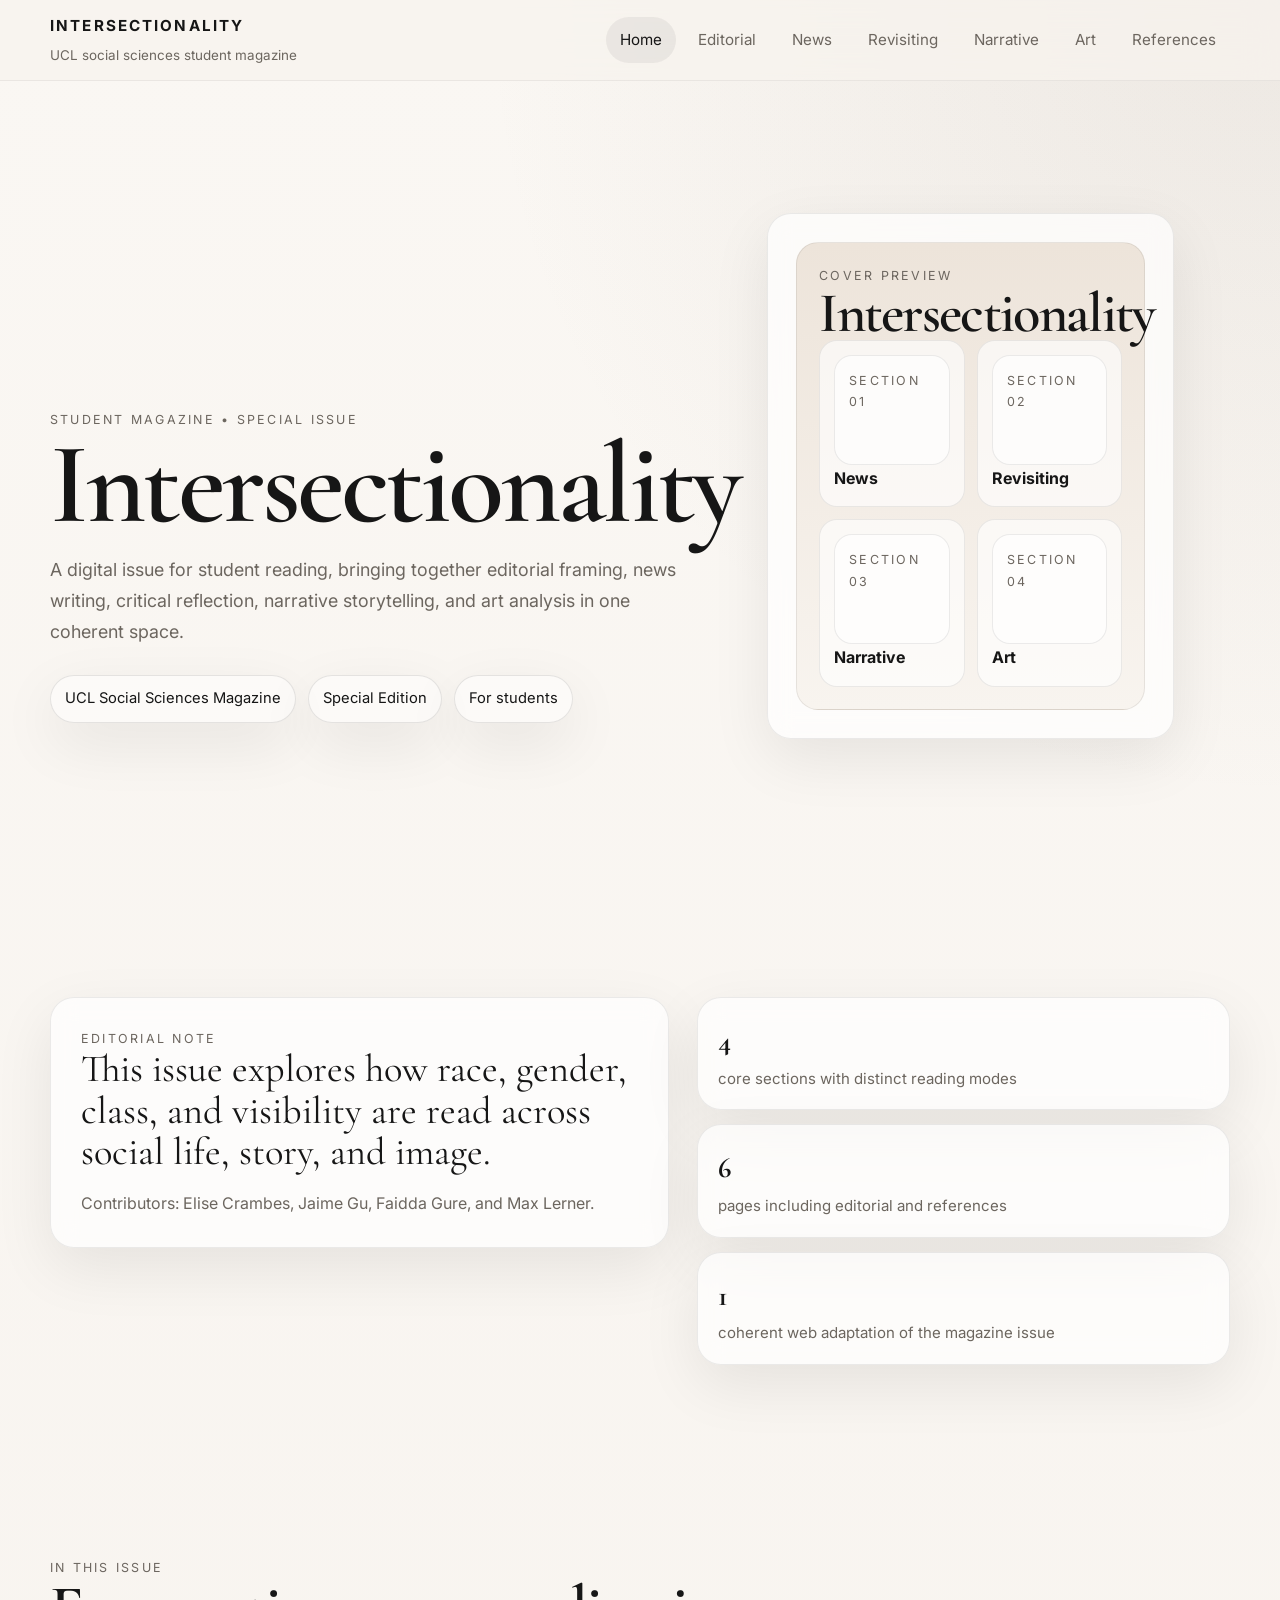
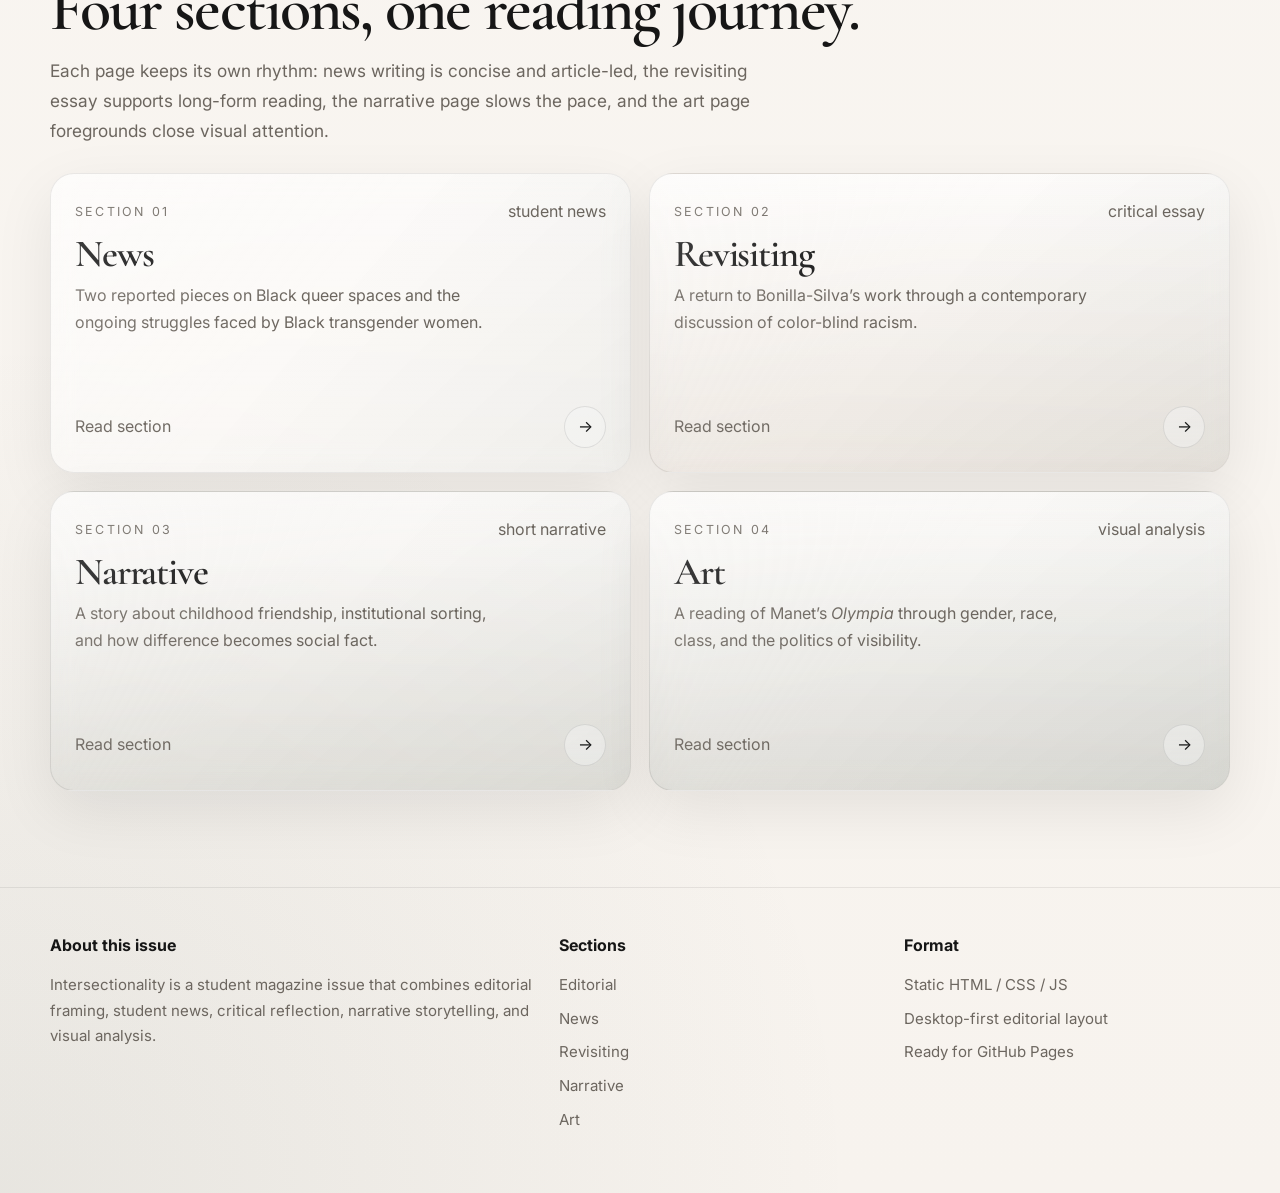
==== index.html @ 49a4900f "Add files via upload" ====
<!DOCTYPE html>
<html lang="en">
<head>
  <meta charset="UTF-8" />
  <meta name="viewport" content="width=device-width, initial-scale=1.0" />
  <title>Intersectionality — Student Magazine</title>
  <meta name="description" content="A refined student magazine website for Intersectionality." />
  <link rel="preconnect" href="https://fonts.googleapis.com">
  <link rel="preconnect" href="https://fonts.gstatic.com" crossorigin>
  <link href="https://fonts.googleapis.com/css2?family=Cormorant+Garamond:wght@400;500;600;700&family=Inter:wght@400;500;600;700&display=swap" rel="stylesheet">
  <link rel="stylesheet" href="assets/styles.css" />
</head>
<body>
  
<div class="progress" data-progress></div>
<header class="site-header">
  <div class="container nav-wrap">
    <a class="brand" href="index.html">
      <strong>Intersectionality</strong>
      <span>UCL social sciences student magazine</span>
    </a>
    <nav class="nav">
      <a href="index.html" class="active">Home</a>
      <a href="pages/editorial.html" class="">Editorial</a>
      <a href="pages/news.html" class="">News</a>
      <a href="pages/revisiting.html" class="">Revisiting</a>
      <a href="pages/narrative.html" class="">Narrative</a>
      <a href="pages/art.html" class="">Art</a>
      <a href="pages/references.html" class="">References</a>
    </nav>
  </div>
</header>

  <main>
    <section class="hero">
      <div class="container hero-grid">
        <div class="hero-copy fade">
          <div class="eyebrow">Student magazine • special issue</div>
          <h1 class="display hero-title">Intersectionality</h1>
          <p class="hero-subtitle">A digital issue for student reading, bringing together editorial framing, news writing, critical reflection, narrative storytelling, and art analysis in one coherent space.</p>
          <div class="hero-meta">
            <div class="chip">UCL Social Sciences Magazine</div>
            <div class="chip">Special Edition</div>
            <div class="chip">For students</div>
          </div>
        </div>
        <div class="hero-panel glass fade">
          <div class="cover-frame">
            <div>
              <div class="eyebrow">Cover preview</div>
              <h2 class="display">Intersectionality</h2>
            </div>
            <div class="cover-grid">
              <div><div class="eyebrow">Section 01</div><strong>News</strong></div>
              <div><div class="eyebrow">Section 02</div><strong>Revisiting</strong></div>
              <div><div class="eyebrow">Section 03</div><strong>Narrative</strong></div>
              <div><div class="eyebrow">Section 04</div><strong>Art</strong></div>
            </div>
          </div>
        </div>
      </div>
    </section>

    <section class="section">
      <div class="container editorial-grid">
        <div class="quote-box fade">
          <div class="eyebrow">Editorial note</div>
          <blockquote>This issue explores how race, gender, class, and visibility are read across social life, story, and image.</blockquote>
          <footer>Contributors: Elise Crambes, Jaime Gu, Faidda Gure, and Max Lerner.</footer>
        </div>
        <div class="stat-grid fade">
          <div class="glass stat"><strong>4</strong><span>core sections with distinct reading modes</span></div>
          <div class="glass stat"><strong>6</strong><span>pages including editorial and references</span></div>
          <div class="glass stat"><strong>1</strong><span>coherent web adaptation of the magazine issue</span></div>
        </div>
      </div>
    </section>

    <section class="section">
      <div class="container">
        <div class="eyebrow">In this issue</div>
        <h2 class="display section-title">Four sections, one reading journey.</h2>
        <p class="lead">Each page keeps its own rhythm: news writing is concise and article-led, the revisiting essay supports long-form reading, the narrative page slows the pace, and the art page foregrounds close visual attention.</p>

        <div class="section-grid">
          <a class="index-card card fade" data-tone="news" href="pages/news.html">
            <div>
              <div class="card-meta"><span class="eyebrow">Section 01</span><span class="muted">student news</span></div>
              <h3 class="display">News</h3>
              <p>Two reported pieces on Black queer spaces and the ongoing struggles faced by Black transgender women.</p>
            </div>
            <div class="card-footer"><span class="muted">Read section</span><span class="arrow">→</span></div>
          </a>
          <a class="index-card card fade" data-tone="essay" href="pages/revisiting.html">
            <div>
              <div class="card-meta"><span class="eyebrow">Section 02</span><span class="muted">critical essay</span></div>
              <h3 class="display">Revisiting</h3>
              <p>A return to Bonilla-Silva’s work through a contemporary discussion of color-blind racism.</p>
            </div>
            <div class="card-footer"><span class="muted">Read section</span><span class="arrow">→</span></div>
          </a>
          <a class="index-card card fade" data-tone="narrative" href="pages/narrative.html">
            <div>
              <div class="card-meta"><span class="eyebrow">Section 03</span><span class="muted">short narrative</span></div>
              <h3 class="display">Narrative</h3>
              <p>A story about childhood friendship, institutional sorting, and how difference becomes social fact.</p>
            </div>
            <div class="card-footer"><span class="muted">Read section</span><span class="arrow">→</span></div>
          </a>
          <a class="index-card card fade" data-tone="art" href="pages/art.html">
            <div>
              <div class="card-meta"><span class="eyebrow">Section 04</span><span class="muted">visual analysis</span></div>
              <h3 class="display">Art</h3>
              <p>A reading of Manet’s <em>Olympia</em> through gender, race, class, and the politics of visibility.</p>
            </div>
            <div class="card-footer"><span class="muted">Read section</span><span class="arrow">→</span></div>
          </a>
        </div>
      </div>
    </section>
  </main>
  
<footer class="footer">
  <div class="container footer-grid">
    <div>
      <h4>About this issue</h4>
      <p>Intersectionality is a student magazine issue that combines editorial framing, student news, critical reflection, narrative storytelling, and visual analysis.</p>
    </div>
    <div>
      <h4>Sections</h4>
      <ul>
        <li><a href="pages/editorial.html">Editorial</a></li>
        <li><a href="pages/news.html">News</a></li>
        <li><a href="pages/revisiting.html">Revisiting</a></li>
        <li><a href="pages/narrative.html">Narrative</a></li>
        <li><a href="pages/art.html">Art</a></li>
      </ul>
    </div>
    <div>
      <h4>Format</h4>
      <ul>
        <li>Static HTML / CSS / JS</li>
        <li>Desktop-first editorial layout</li>
        <li>Ready for GitHub Pages</li>
      </ul>
    </div>
  </div>
</footer>
<script src="assets/script.js"></script>

</body>
</html>
---- assets/styles.css ----
:root {
  --bg: #f7f3ee;
  --bg-2: #ede5da;
  --paper: rgba(255,255,255,.68);
  --text: #161616;
  --muted: #6c665f;
  --line: rgba(22,22,22,.10);
  --line-strong: rgba(22,22,22,.15);
  --accent: #31433a;
  --accent-soft: #8e7d6d;
  --shadow: 0 20px 60px rgba(0,0,0,.08);
  --radius: 24px;
  --container: 1180px;
  --reading: 840px;
}
* { box-sizing: border-box; }
html { scroll-behavior: smooth; }
body {
  margin: 0;
  font-family: Inter, ui-sans-serif, system-ui, -apple-system, BlinkMacSystemFont, 'Segoe UI', sans-serif;
  color: var(--text);
  background:
    radial-gradient(circle at top right, rgba(142,125,109,.12), transparent 26%),
    radial-gradient(circle at bottom left, rgba(49,67,58,.08), transparent 28%),
    linear-gradient(180deg, #faf7f3 0%, var(--bg) 100%);
  line-height: 1.72;
}
body::before {
  content: '';
  position: fixed;
  inset: 0;
  background-image: linear-gradient(rgba(255,255,255,.04) 1px, transparent 1px), linear-gradient(90deg, rgba(255,255,255,.04) 1px, transparent 1px);
  background-size: 32px 32px;
  opacity: .45;
  pointer-events: none;
}
a { color: inherit; text-decoration: none; }
img { display: block; max-width: 100%; }
.container { width: min(calc(100% - 80px), var(--container)); margin: 0 auto; }
.reading { width: min(calc(100% - 80px), var(--reading)); margin: 0 auto; }
.eyebrow { font-size: .78rem; letter-spacing: .18em; text-transform: uppercase; color: var(--muted); }
.display { font-family: 'Cormorant Garamond', Georgia, serif; font-weight: 600; letter-spacing: -.03em; line-height: .94; }
.muted { color: var(--muted); }
.section { padding: 96px 0; position: relative; }
.section-title { margin: 0 0 14px; font-size: clamp(2.2rem, 5vw, 4.8rem); }
.lead { font-size: 1.08rem; color: var(--muted); max-width: 64ch; }
.progress {
  position: fixed; inset: 0 auto auto 0; width: 0; height: 3px;
  background: linear-gradient(90deg, var(--accent), #556d62); z-index: 9999;
}
.site-header {
  position: sticky; top: 0; z-index: 50;
  backdrop-filter: blur(16px);
  background: rgba(247,243,238,.74);
  border-bottom: 1px solid rgba(22,22,22,.06);
}
.nav-wrap { min-height: 80px; display: flex; align-items: center; justify-content: space-between; gap: 24px; }
.brand { display: grid; gap: 4px; }
.brand strong { font-size: .95rem; letter-spacing: .14em; text-transform: uppercase; }
.brand span { font-size: .84rem; color: var(--muted); }
.nav { display: flex; gap: 8px; align-items: center; }
.nav a {
  padding: 10px 14px; border-radius: 999px; color: var(--muted); transition: .18s ease;
  font-size: .95rem;
}
.nav a:hover, .nav a.active { background: rgba(22,22,22,.06); color: var(--text); }
.hero {
  min-height: calc(100vh - 80px);
  display: grid; align-items: center; padding: 48px 0 78px;
}
.hero-grid { display: grid; grid-template-columns: 1.12fr .88fr; gap: 28px; align-items: end; }
.hero-copy { padding: 16px 0; }
.hero-title { margin: 0 0 16px; font-size: clamp(4rem, 9vw, 8.2rem); }
.hero-subtitle { margin: 0; font-size: 1.12rem; color: var(--muted); max-width: 58ch; }
.hero-meta { display: flex; gap: 12px; flex-wrap: wrap; margin-top: 28px; }
.chip {
  padding: 10px 14px; border-radius: 999px; border: 1px solid var(--line);
  background: rgba(255,255,255,.44); box-shadow: var(--shadow); font-size: .92rem;
}
.card, .glass, .panel, .content-card, .figure-card, .reference-card, .quote-box {
  background: var(--paper);
  border: 1px solid rgba(22,22,22,.08);
  border-radius: var(--radius);
  box-shadow: var(--shadow);
  backdrop-filter: blur(12px);
}
.hero-panel { padding: 28px; }
.cover-frame {
  aspect-ratio: 4 / 5; border-radius: 22px; padding: 22px; display: flex; flex-direction: column;
  justify-content: space-between; border: 1px solid rgba(22,22,22,.08);
  background: linear-gradient(180deg, #ede4da 0%, #f8f4ef 100%);
}
.cover-frame h2 { margin: 0; font-size: clamp(2.4rem, 4.4vw, 4.4rem); max-width: 8ch; }
.cover-grid { display: grid; grid-template-columns: repeat(2, 1fr); gap: 12px; }
.cover-grid div { min-height: 110px; padding: 14px; border-radius: 18px; background: rgba(255,255,255,.62); border: 1px solid rgba(22,22,22,.08); }
.editorial-grid { display: grid; grid-template-columns: 1fr .86fr; gap: 28px; align-items: start; }
.quote-box { padding: 30px; }
.quote-box blockquote {
  margin: 0; font-family: 'Cormorant Garamond', Georgia, serif; font-size: clamp(1.7rem, 3vw, 2.6rem); line-height: 1.08;
}
.quote-box footer { margin-top: 16px; color: var(--muted); }
.stat-grid { display: grid; gap: 14px; }
.stat { padding: 18px 20px; }
.stat strong { font-family: 'Cormorant Garamond', Georgia, serif; font-size: 1.8rem; }
.stat span { display: block; color: var(--muted); font-size: .94rem; }
.section-grid { display: grid; grid-template-columns: repeat(2, 1fr); gap: 18px; margin-top: 28px; }
.index-card {
  position: relative; overflow: hidden; min-height: 300px; padding: 24px;
  display: flex; flex-direction: column; justify-content: space-between;
  transition: transform .22s ease, box-shadow .22s ease;
}
.index-card:hover { transform: translateY(-6px); box-shadow: 0 24px 72px rgba(0,0,0,.10); }
.index-card::before {
  content: ''; position: absolute; inset: 0;
  background: linear-gradient(130deg, rgba(255,255,255,.2), transparent 44%, rgba(49,67,58,.06));
  pointer-events: none;
}
.index-card h3 { margin: 10px 0 10px; font-size: clamp(1.9rem, 3vw, 2.6rem); }
.index-card p { margin: 0; max-width: 42ch; color: var(--muted); }
.card-meta, .card-footer { display: flex; align-items: center; justify-content: space-between; gap: 12px; }
.arrow { width: 42px; height: 42px; display: grid; place-items: center; border-radius: 999px; border: 1px solid var(--line); background: rgba(255,255,255,.44); }
.index-card[data-tone="news"] { background: linear-gradient(180deg, rgba(255,255,255,.60), rgba(255,255,255,.42)); }
.index-card[data-tone="essay"] { background: linear-gradient(180deg, rgba(255,255,255,.66), rgba(142,125,109,.10)); }
.index-card[data-tone="narrative"] { background: linear-gradient(180deg, rgba(255,255,255,.66), rgba(49,67,58,.08)); }
.index-card[data-tone="art"] { background: linear-gradient(180deg, rgba(255,255,255,.66), rgba(49,67,58,.12)); }
.page-hero { padding: 84px 0 32px; }
.page-hero .reading { display: grid; gap: 14px; }
.page-title { margin: 0; font-size: clamp(3rem, 6vw, 5.6rem); }
.page-meta { display: flex; gap: 16px; flex-wrap: wrap; color: var(--muted); font-size: .95rem; }
.page-shell { display: grid; grid-template-columns: 260px minmax(0, 1fr); gap: 28px; padding-bottom: 90px; }
.toc { position: sticky; top: 112px; align-self: start; padding: 18px; }
.toc h3 { margin: 0 0 12px; font-size: .92rem; letter-spacing: .14em; text-transform: uppercase; color: var(--muted); }
.toc a { display: block; padding: 9px 10px; border-radius: 12px; color: var(--muted); font-size: .95rem; }
.toc a:hover, .toc a.active { background: rgba(22,22,22,.06); color: var(--text); }
.content-card { padding: 30px 36px 44px; }
.content-card p { margin: 0 0 1.16rem; font-size: 1.03rem; }
.content-card h2, .content-card h3, .content-card h4 {
  margin: 2.4rem 0 1rem; font-family: 'Cormorant Garamond', Georgia, serif;
  font-weight: 600; line-height: 1.06; letter-spacing: -.02em;
}
.content-card h2 { font-size: 2.6rem; }
.content-card h3 { font-size: 2rem; }
.content-card h4 { font-size: 1.45rem; }
.smallcaps { font-size: .9rem; text-transform: uppercase; letter-spacing: .08em; color: var(--muted); }
.pull {
  margin: 2rem 0; padding: 20px 22px; border-left: 3px solid var(--accent);
  border-radius: 18px; background: rgba(255,255,255,.48);
}
.pull p { margin: 0; font-family: 'Cormorant Garamond', Georgia, serif; font-size: 1.95rem; line-height: 1.12; }
.figure-card { padding: 18px; margin: 24px 0; }
.figure-card img, .figure-card .placeholder { width: 100%; border-radius: 18px; }
.figure-card .placeholder {
  aspect-ratio: 16 / 10; display: grid; place-items: center;
  background: linear-gradient(135deg, #e2d5c7, #f7f2eb); color: var(--muted); text-transform: uppercase; letter-spacing: .08em; font-size: .9rem;
}
.figure-card figcaption { margin-top: 12px; color: var(--muted); font-size: .92rem; }
.news-intro {
  display: grid; grid-template-columns: 1.14fr .86fr; gap: 24px; margin-bottom: 24px;
}
.news-article + .news-article { margin-top: 42px; padding-top: 32px; border-top: 1px solid rgba(22,22,22,.08); }
.quote-line { font-family: 'Cormorant Garamond', Georgia, serif; font-size: 1.74rem; line-height: 1.14; }
.news-photo { border-radius: 22px; overflow: hidden; border: 1px solid rgba(22,22,22,.08); background: linear-gradient(180deg, #ddd2c5, #f6f1ea); }
.news-photo .placeholder { aspect-ratio: 4 / 5; display: grid; place-items: center; text-align: center; padding: 20px; color: var(--muted); }
.story-opener { display: grid; grid-template-columns: 1fr 1fr; gap: 28px; align-items: start; margin-bottom: 16px; }
.story-panel { padding: 22px; border-radius: 22px; border: 1px solid rgba(22,22,22,.08); background: rgba(255,255,255,.42); }
.story-dropcap { float: left; margin-right: 12px; font-family: 'Cormorant Garamond', Georgia, serif; font-size: 5.5rem; line-height: .82; }
.art-layout { display: grid; grid-template-columns: 1.08fr .92fr; gap: 28px; }
.art-stage { position: sticky; top: 112px; align-self: start; }
.art-card { padding: 18px; }
.artwork-shell { border-radius: 24px; overflow: hidden; border: 1px solid rgba(22,22,22,.10); background: #f0e8dc; }
.artwork-shell img { width: 100%; height: auto; display: block; }
.art-meta { display: grid; grid-template-columns: 1fr auto; gap: 14px; align-items: start; padding-top: 14px; margin-top: 14px; border-top: 1px solid rgba(22,22,22,.08); }
.art-meta h3 { margin: 0; font-size: 1.45rem; }
.art-meta p { margin: 6px 0 0; color: var(--muted); font-size: .94rem; }
.art-detail-grid { display: grid; grid-template-columns: 1fr 1fr; gap: 12px; margin-top: 14px; }
.art-detail { padding: 14px; border-radius: 18px; border: 1px solid rgba(22,22,22,.08); background: rgba(255,255,255,.44); }
.art-detail strong { display: block; margin-bottom: 5px; color: var(--muted); text-transform: uppercase; letter-spacing: .08em; font-size: .9rem; }
.caption-band { margin-top: 16px; padding: 14px 16px; border-radius: 18px; border: 1px solid rgba(22,22,22,.08); background: rgba(255,255,255,.42); color: var(--muted); }
.annotation-list { display: grid; gap: 14px; margin: 24px 0; }
.annotation { padding: 18px 20px; border-radius: 20px; border: 1px solid rgba(22,22,22,.08); background: rgba(255,255,255,.44); }
.annotation h4 { margin: 0 0 8px; font-size: 1.14rem; }
.annotation p { margin: 0; color: var(--muted); font-size: .95rem; }
.ref-list { display: grid; gap: 14px; padding-bottom: 90px; }
.reference-card { padding: 18px 20px; }
.reference-card strong { display: block; margin-bottom: 6px; }
.reference-card p { margin: 0; color: var(--muted); font-size: .94rem; }
.footer { padding: 44px 0 60px; border-top: 1px solid rgba(22,22,22,.08); color: var(--muted); }
.footer-grid { display: grid; grid-template-columns: 1.2fr .8fr .8fr; gap: 20px; }
.footer h4 { margin: 0 0 12px; color: var(--text); font-size: 1rem; }
.footer p, .footer li { margin: 0; font-size: .94rem; }
.footer ul { list-style: none; padding: 0; margin: 0; display: grid; gap: 8px; }
.fade { opacity: 0; transform: translateY(18px); transition: opacity .45s ease, transform .45s ease; }
.fade.visible { opacity: 1; transform: translateY(0); }
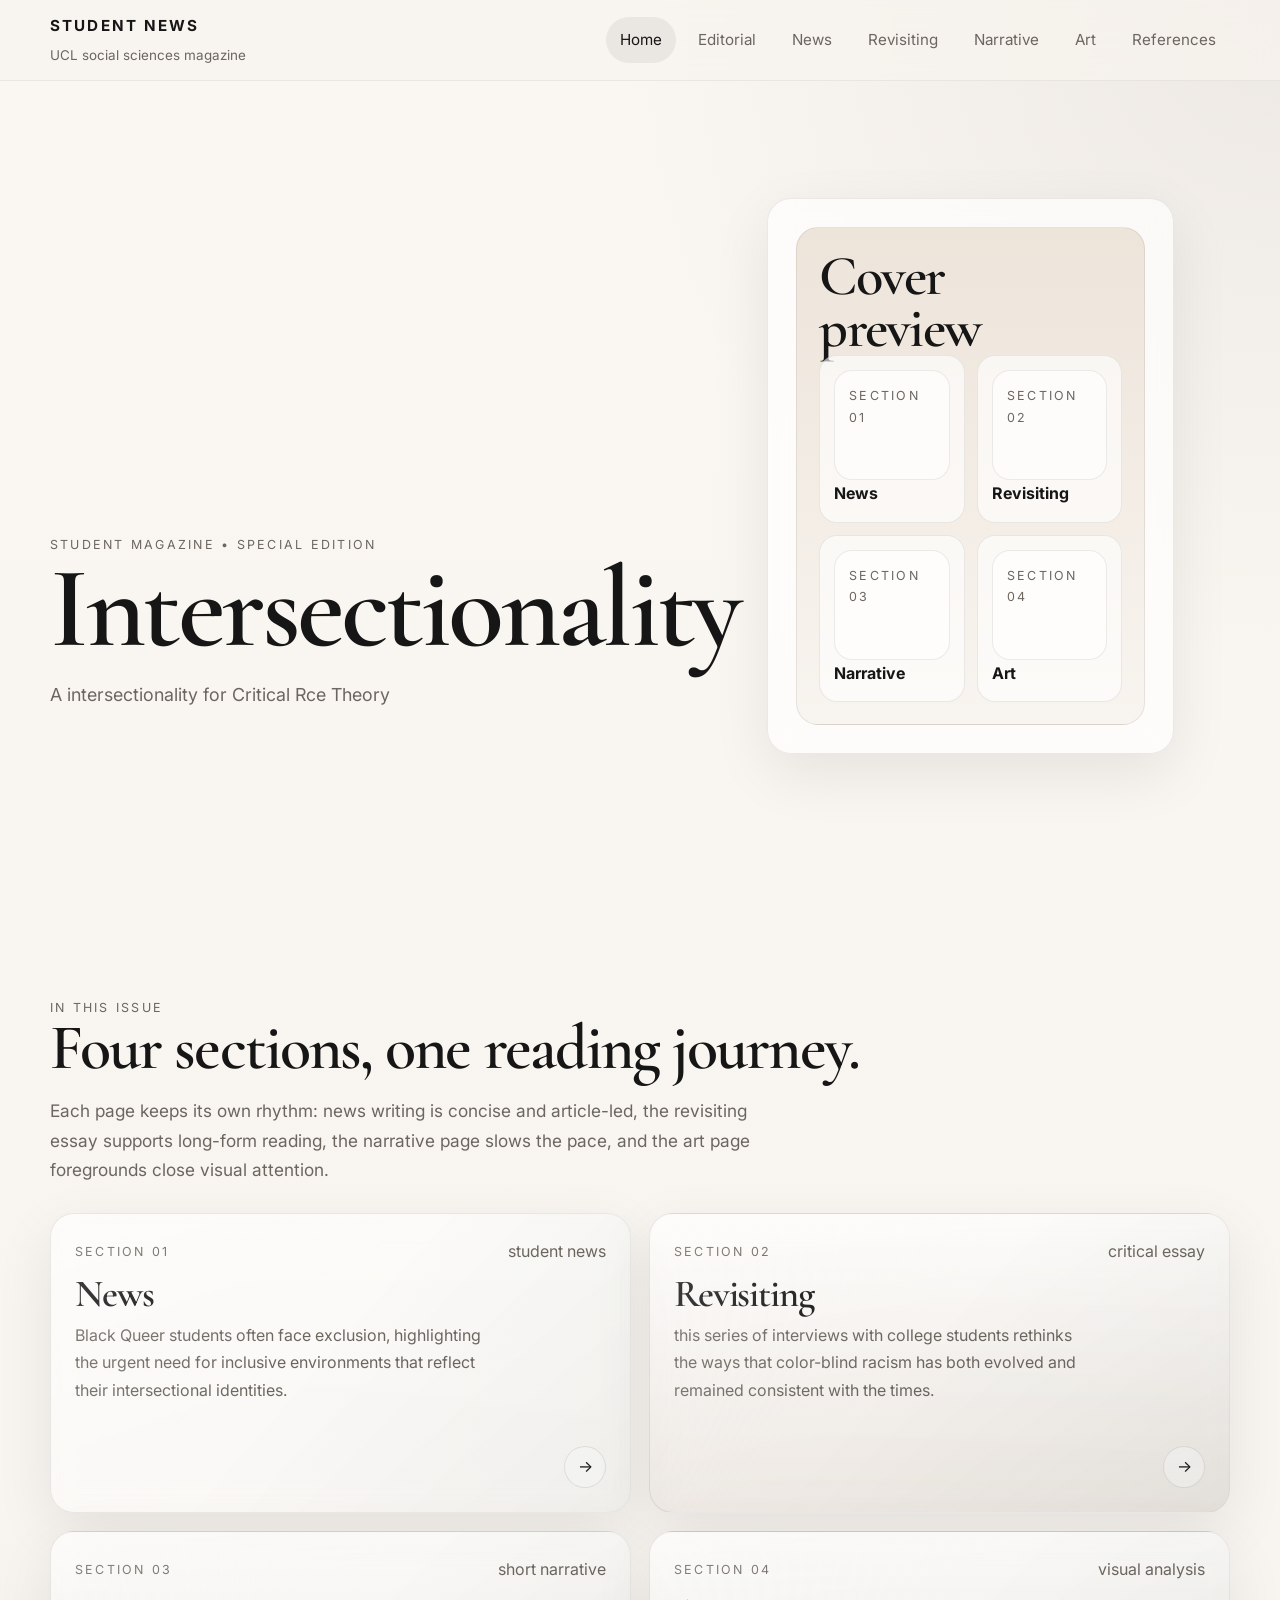
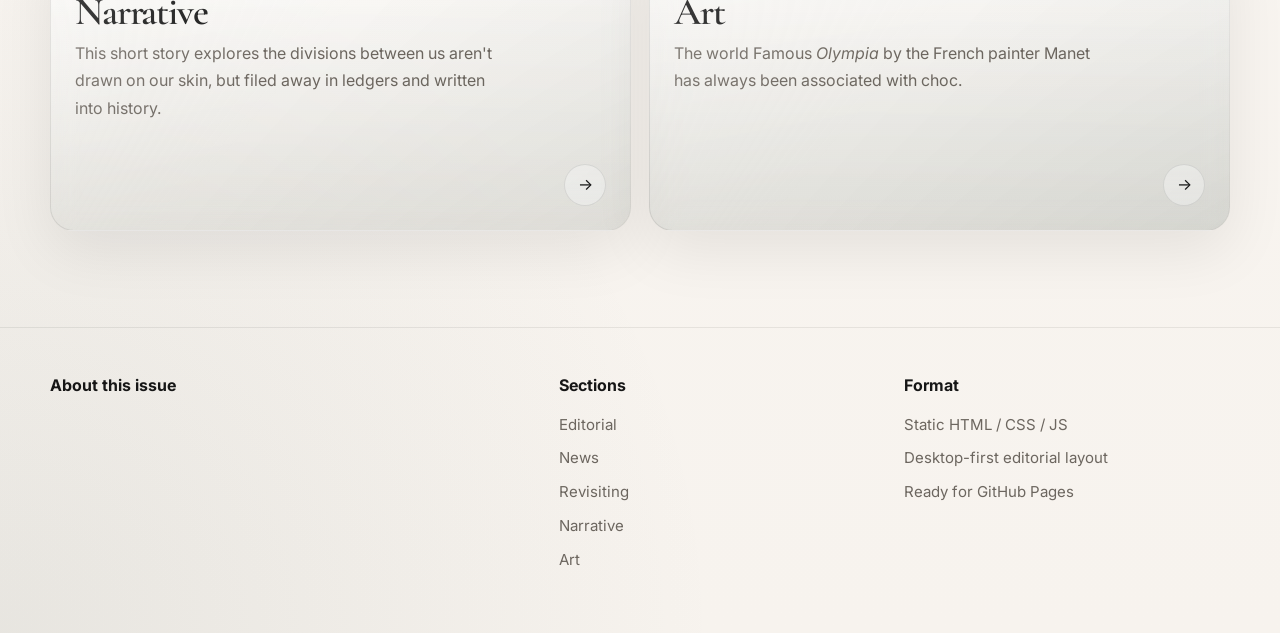
==== commit 5e5a58c9: "Update index.html" ====
--- a/index.html
+++ b/index.html
@@ -16,8 +16,8 @@
 <header class="site-header">
   <div class="container nav-wrap">
     <a class="brand" href="index.html">
-      <strong>Intersectionality</strong>
-      <span>UCL social sciences student magazine</span>
+      <strong>Student News</strong>
+      <span>UCL social sciences magazine</span>
     </a>
     <nav class="nav">
       <a href="index.html" class="active">Home</a>
@@ -35,20 +35,16 @@
     <section class="hero">
       <div class="container hero-grid">
         <div class="hero-copy fade">
-          <div class="eyebrow">Student magazine • special issue</div>
+          <div class="eyebrow">Student magazine • special Edition</div>
           <h1 class="display hero-title">Intersectionality</h1>
-          <p class="hero-subtitle">A digital issue for student reading, bringing together editorial framing, news writing, critical reflection, narrative storytelling, and art analysis in one coherent space.</p>
+          <p class="hero-subtitle"> A intersectionality for Critical Rce Theory</p>
           <div class="hero-meta">
-            <div class="chip">UCL Social Sciences Magazine</div>
-            <div class="chip">Special Edition</div>
-            <div class="chip">For students</div>
           </div>
         </div>
         <div class="hero-panel glass fade">
           <div class="cover-frame">
             <div>
-              <div class="eyebrow">Cover preview</div>
-              <h2 class="display">Intersectionality</h2>
+              <h2 class="display">Cover preview</h2>
             </div>
             <div class="cover-grid">
               <div><div class="eyebrow">Section 01</div><strong>News</strong></div>
@@ -57,21 +53,6 @@
               <div><div class="eyebrow">Section 04</div><strong>Art</strong></div>
             </div>
           </div>
-        </div>
-      </div>
-    </section>
-
-    <section class="section">
-      <div class="container editorial-grid">
-        <div class="quote-box fade">
-          <div class="eyebrow">Editorial note</div>
-          <blockquote>This issue explores how race, gender, class, and visibility are read across social life, story, and image.</blockquote>
-          <footer>Contributors: Elise Crambes, Jaime Gu, Faidda Gure, and Max Lerner.</footer>
-        </div>
-        <div class="stat-grid fade">
-          <div class="glass stat"><strong>4</strong><span>core sections with distinct reading modes</span></div>
-          <div class="glass stat"><strong>6</strong><span>pages including editorial and references</span></div>
-          <div class="glass stat"><strong>1</strong><span>coherent web adaptation of the magazine issue</span></div>
         </div>
       </div>
     </section>
@@ -87,33 +68,33 @@
             <div>
               <div class="card-meta"><span class="eyebrow">Section 01</span><span class="muted">student news</span></div>
               <h3 class="display">News</h3>
-              <p>Two reported pieces on Black queer spaces and the ongoing struggles faced by Black transgender women.</p>
+              <p>Black Queer students often face exclusion, highlighting the urgent need for inclusive environments that reflect their intersectional identities.</p>
             </div>
-            <div class="card-footer"><span class="muted">Read section</span><span class="arrow">→</span></div>
+            <div class="card-footer"><span class="muted"></span><span class="arrow">→</span></div>
           </a>
           <a class="index-card card fade" data-tone="essay" href="pages/revisiting.html">
             <div>
               <div class="card-meta"><span class="eyebrow">Section 02</span><span class="muted">critical essay</span></div>
               <h3 class="display">Revisiting</h3>
-              <p>A return to Bonilla-Silva’s work through a contemporary discussion of color-blind racism.</p>
+              <p>this series of interviews with college students rethinks the ways that color-blind racism has both evolved and remained consistent with the times. </p>
             </div>
-            <div class="card-footer"><span class="muted">Read section</span><span class="arrow">→</span></div>
+            <div class="card-footer"><span class="muted"></span><span class="arrow">→</span></div>
           </a>
           <a class="index-card card fade" data-tone="narrative" href="pages/narrative.html">
             <div>
               <div class="card-meta"><span class="eyebrow">Section 03</span><span class="muted">short narrative</span></div>
               <h3 class="display">Narrative</h3>
-              <p>A story about childhood friendship, institutional sorting, and how difference becomes social fact.</p>
+              <p>This short story explores the divisions between us aren't drawn on our skin, but filed away in ledgers and written into history.</p>
             </div>
-            <div class="card-footer"><span class="muted">Read section</span><span class="arrow">→</span></div>
+            <div class="card-footer"><span class="muted"></span><span class="arrow">→</span></div>
           </a>
           <a class="index-card card fade" data-tone="art" href="pages/art.html">
             <div>
               <div class="card-meta"><span class="eyebrow">Section 04</span><span class="muted">visual analysis</span></div>
               <h3 class="display">Art</h3>
-              <p>A reading of Manet’s <em>Olympia</em> through gender, race, class, and the politics of visibility.</p>
+              <p>The world Famous <em>Olympia</em> by the French painter Manet has always been associated with choc.</p>
             </div>
-            <div class="card-footer"><span class="muted">Read section</span><span class="arrow">→</span></div>
+            <div class="card-footer"><span class="muted"></span><span class="arrow">→</span></div>
           </a>
         </div>
       </div>
@@ -124,7 +105,7 @@
   <div class="container footer-grid">
     <div>
       <h4>About this issue</h4>
-      <p>Intersectionality is a student magazine issue that combines editorial framing, student news, critical reflection, narrative storytelling, and visual analysis.</p>
+      <p></p>
     </div>
     <div>
       <h4>Sections</h4>
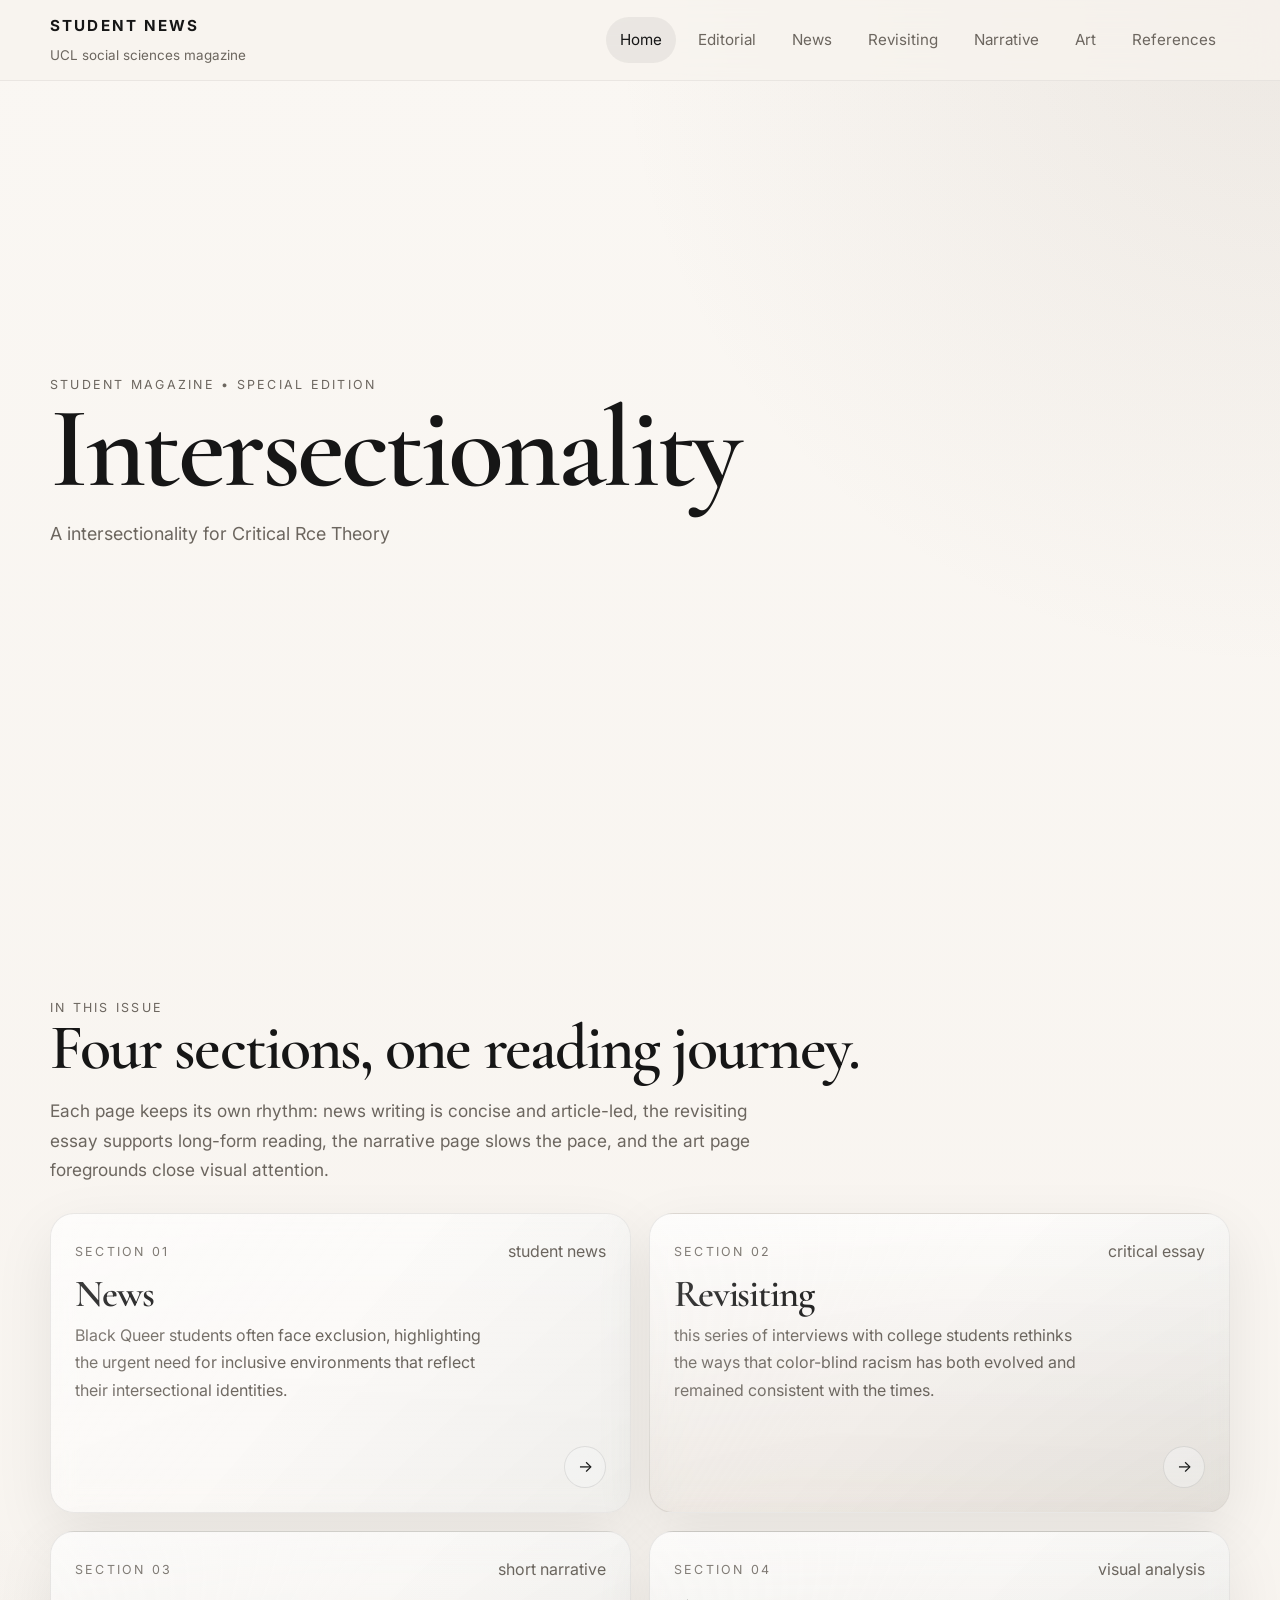
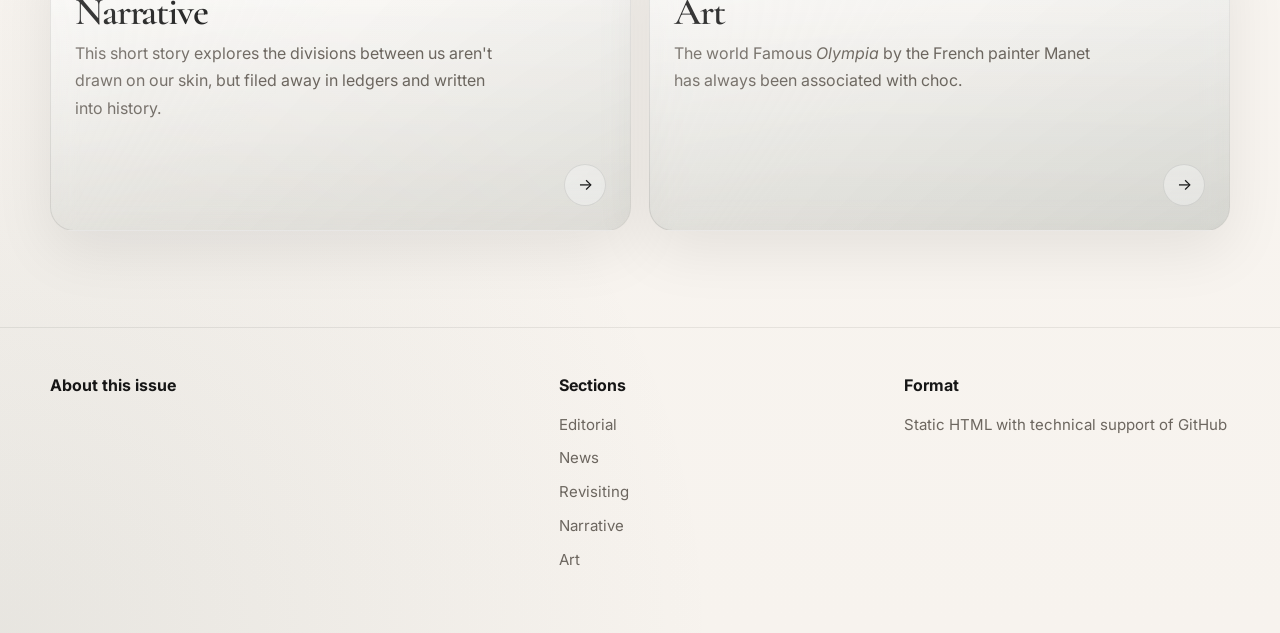
==== commit 5ed906d6: "Update index.html" ====
--- a/index.html
+++ b/index.html
@@ -39,19 +39,6 @@
           <h1 class="display hero-title">Intersectionality</h1>
           <p class="hero-subtitle"> A intersectionality for Critical Rce Theory</p>
           <div class="hero-meta">
-          </div>
-        </div>
-        <div class="hero-panel glass fade">
-          <div class="cover-frame">
-            <div>
-              <h2 class="display">Cover preview</h2>
-            </div>
-            <div class="cover-grid">
-              <div><div class="eyebrow">Section 01</div><strong>News</strong></div>
-              <div><div class="eyebrow">Section 02</div><strong>Revisiting</strong></div>
-              <div><div class="eyebrow">Section 03</div><strong>Narrative</strong></div>
-              <div><div class="eyebrow">Section 04</div><strong>Art</strong></div>
-            </div>
           </div>
         </div>
       </div>
@@ -120,9 +107,7 @@
     <div>
       <h4>Format</h4>
       <ul>
-        <li>Static HTML / CSS / JS</li>
-        <li>Desktop-first editorial layout</li>
-        <li>Ready for GitHub Pages</li>
+        <li>Static HTML with technical support of GitHub</li>
       </ul>
     </div>
   </div>
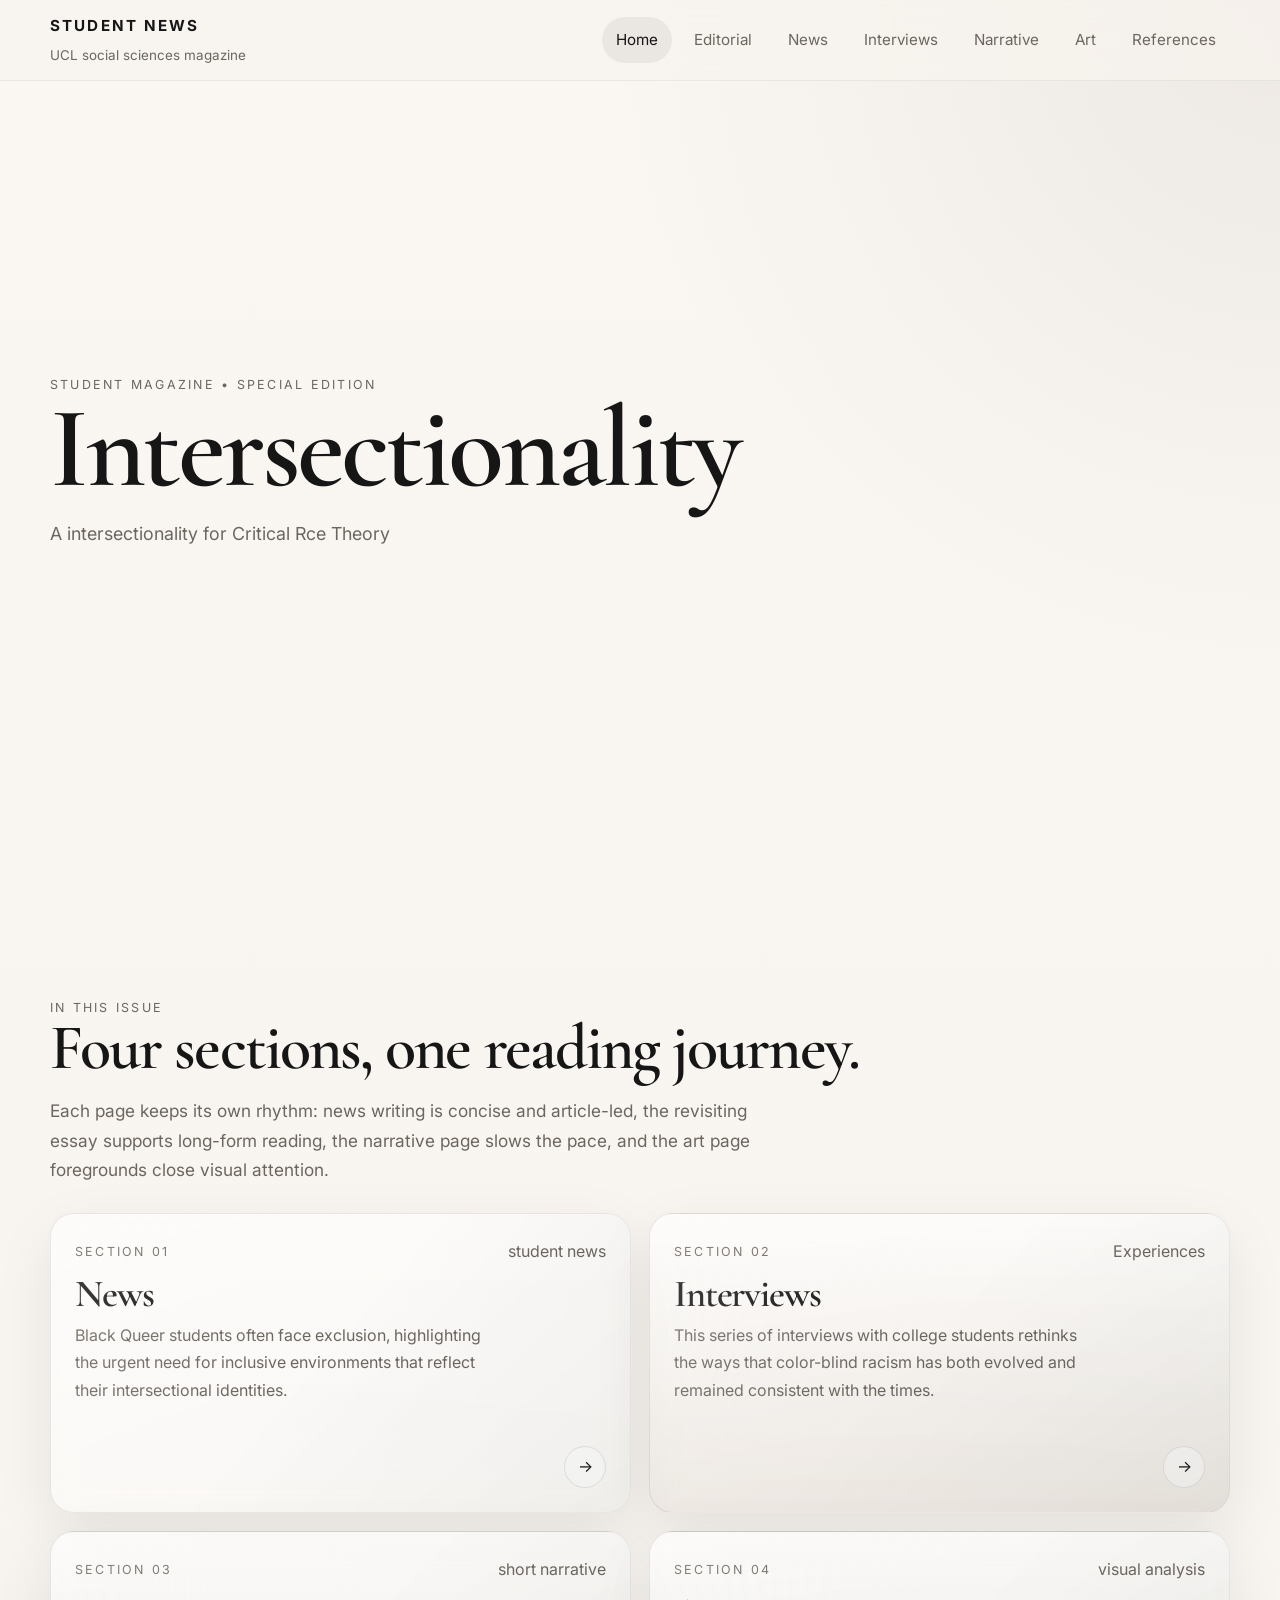
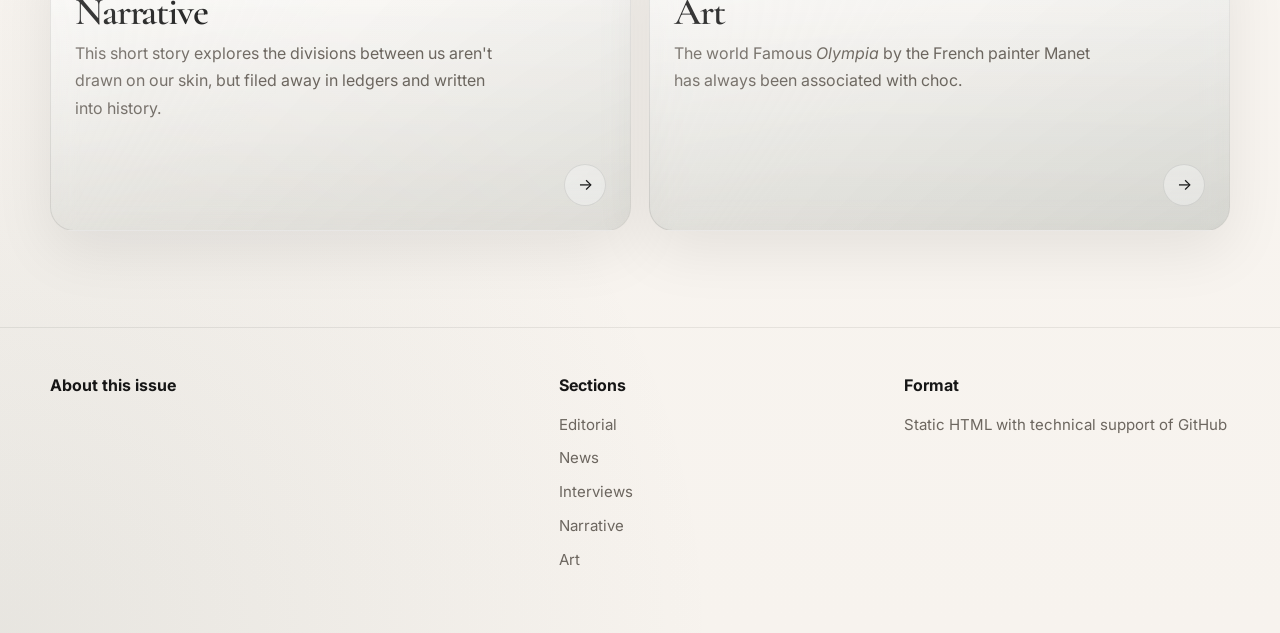
==== commit 5a6d24b8: "Update index.html" ====
--- a/index.html
+++ b/index.html
@@ -23,7 +23,7 @@
       <a href="index.html" class="active">Home</a>
       <a href="pages/editorial.html" class="">Editorial</a>
       <a href="pages/news.html" class="">News</a>
-      <a href="pages/revisiting.html" class="">Revisiting</a>
+      <a href="pages/revisiting.html" class="">Interviews</a>
       <a href="pages/narrative.html" class="">Narrative</a>
       <a href="pages/art.html" class="">Art</a>
       <a href="pages/references.html" class="">References</a>
@@ -61,9 +61,9 @@
           </a>
           <a class="index-card card fade" data-tone="essay" href="pages/revisiting.html">
             <div>
-              <div class="card-meta"><span class="eyebrow">Section 02</span><span class="muted">critical essay</span></div>
-              <h3 class="display">Revisiting</h3>
-              <p>this series of interviews with college students rethinks the ways that color-blind racism has both evolved and remained consistent with the times. </p>
+              <div class="card-meta"><span class="eyebrow">Section 02</span><span class="muted">Experiences</span></div>
+              <h3 class="display">Interviews</h3>
+              <p>This series of interviews with college students rethinks the ways that color-blind racism has both evolved and remained consistent with the times. </p>
             </div>
             <div class="card-footer"><span class="muted"></span><span class="arrow">→</span></div>
           </a>
@@ -99,7 +99,7 @@
       <ul>
         <li><a href="pages/editorial.html">Editorial</a></li>
         <li><a href="pages/news.html">News</a></li>
-        <li><a href="pages/revisiting.html">Revisiting</a></li>
+        <li><a href="pages/revisiting.html">Interviews</a></li>
         <li><a href="pages/narrative.html">Narrative</a></li>
         <li><a href="pages/art.html">Art</a></li>
       </ul>
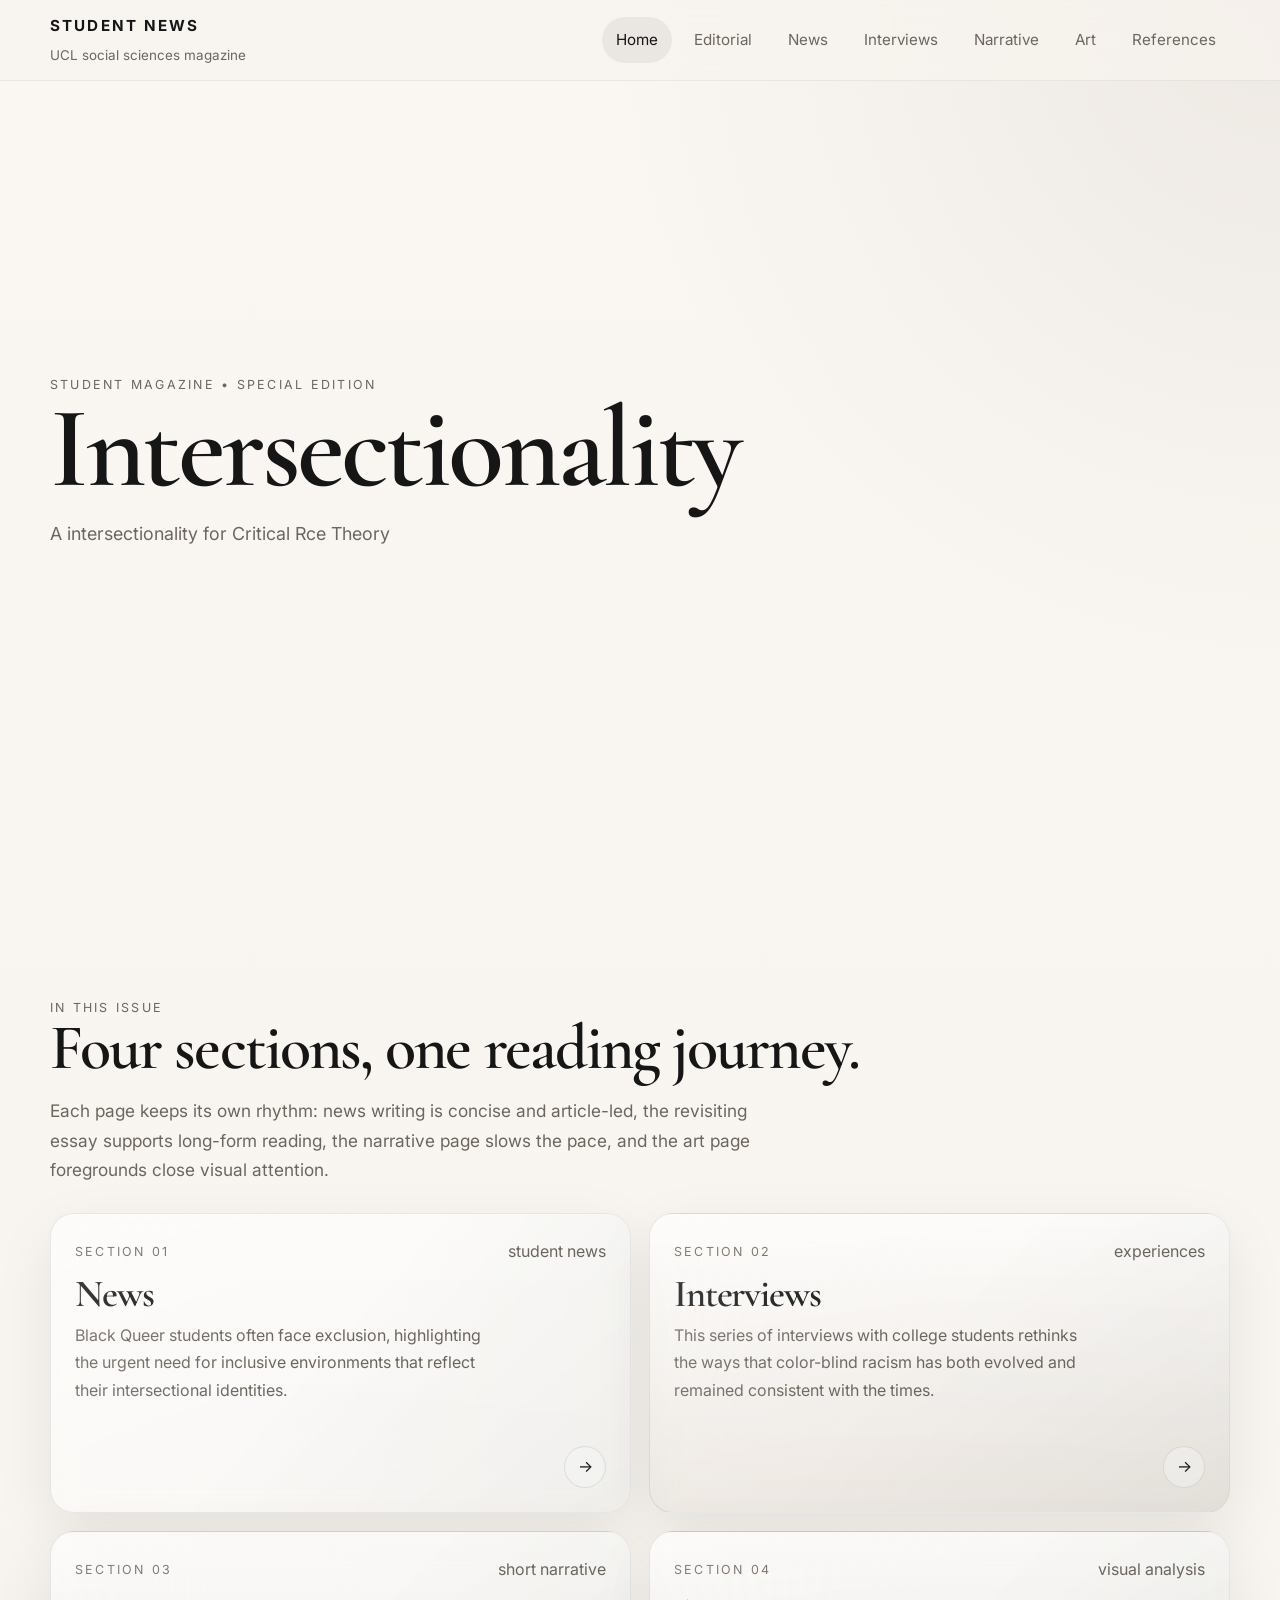
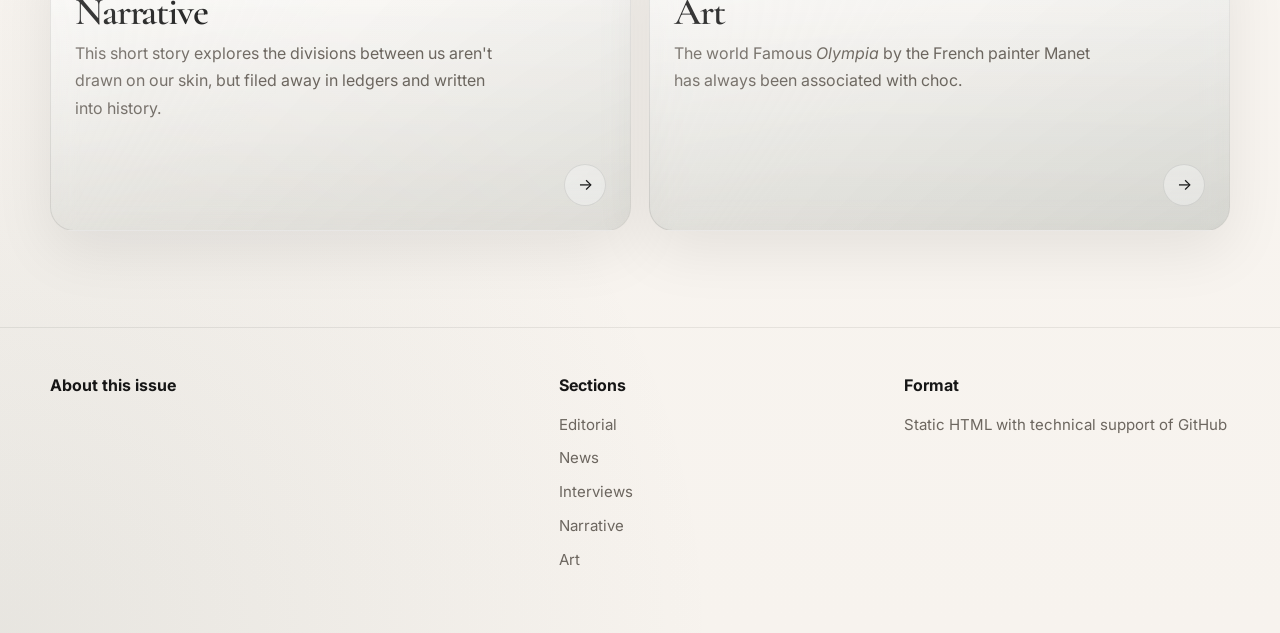
==== commit d7dd0f48: "Update index.html" ====
--- a/index.html
+++ b/index.html
@@ -61,7 +61,7 @@
           </a>
           <a class="index-card card fade" data-tone="essay" href="pages/revisiting.html">
             <div>
-              <div class="card-meta"><span class="eyebrow">Section 02</span><span class="muted">Experiences</span></div>
+              <div class="card-meta"><span class="eyebrow">Section 02</span><span class="muted">experiences</span></div>
               <h3 class="display">Interviews</h3>
               <p>This series of interviews with college students rethinks the ways that color-blind racism has both evolved and remained consistent with the times. </p>
             </div>
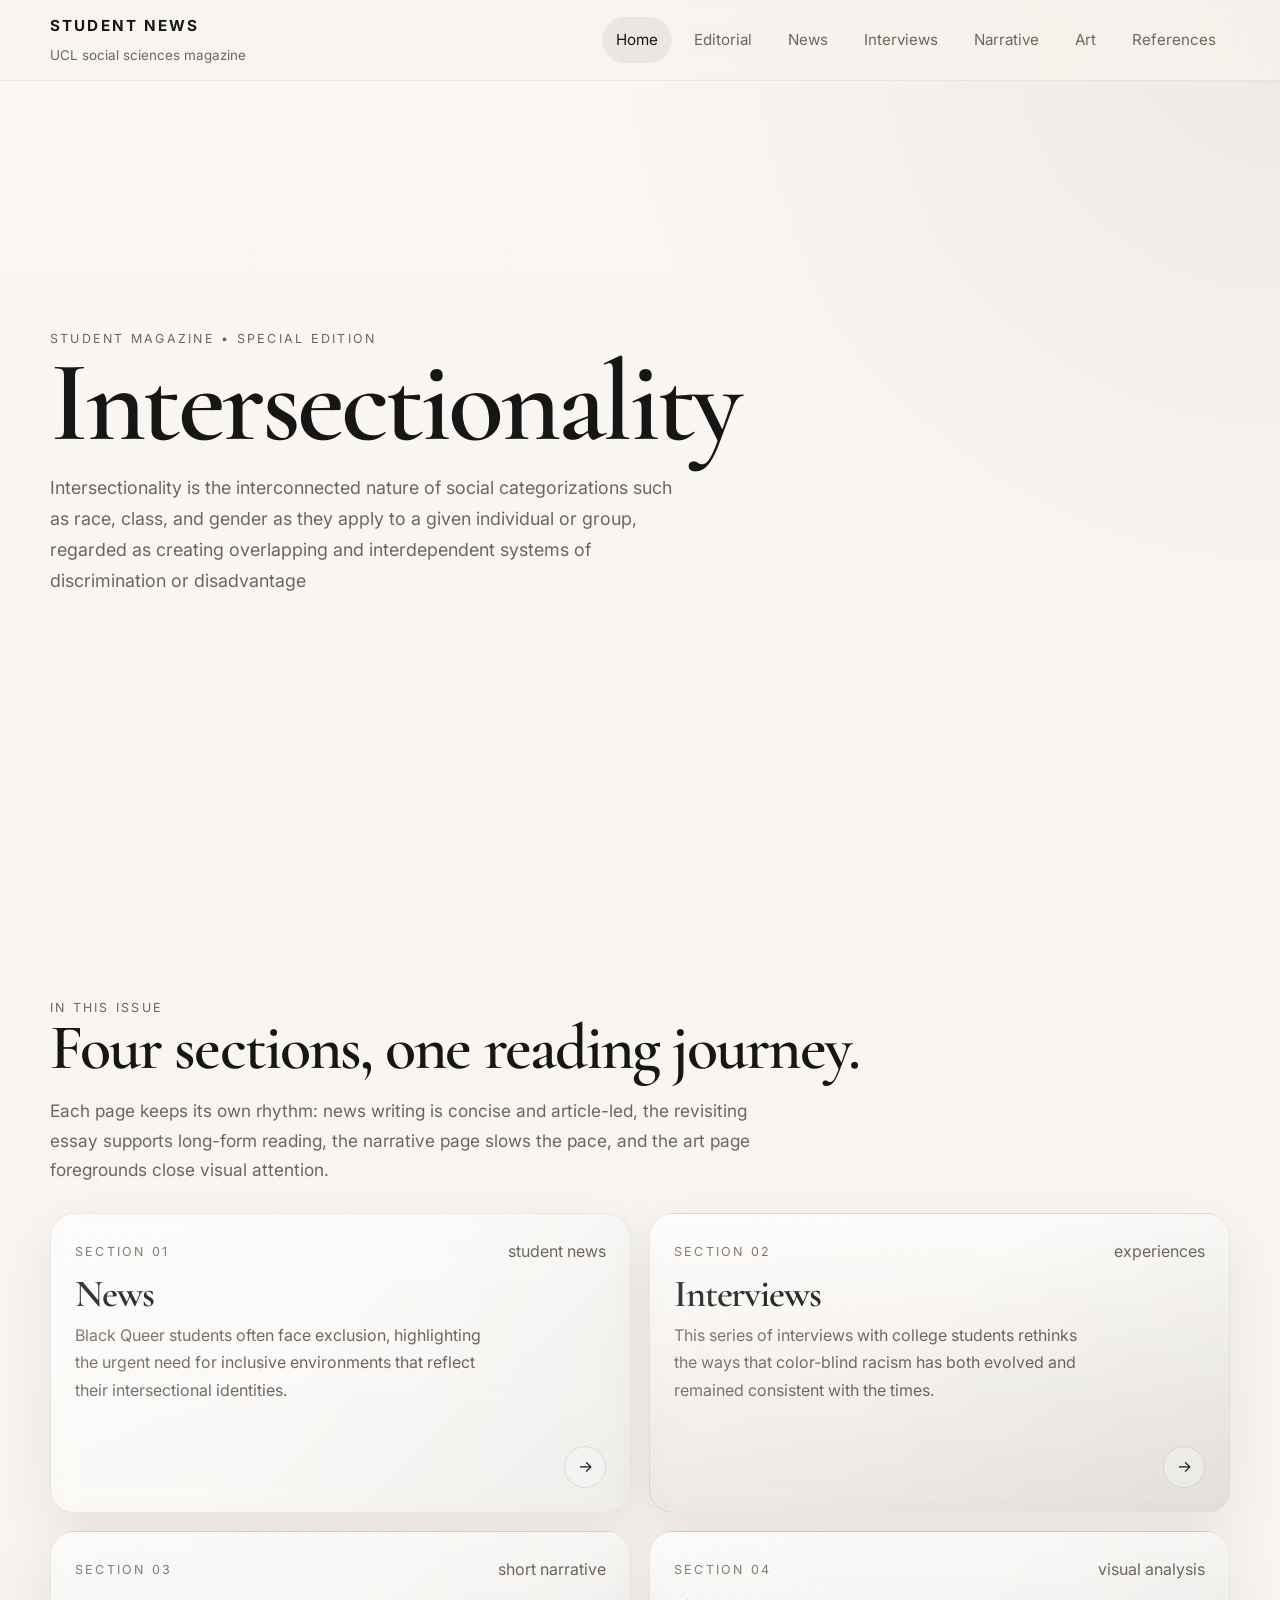
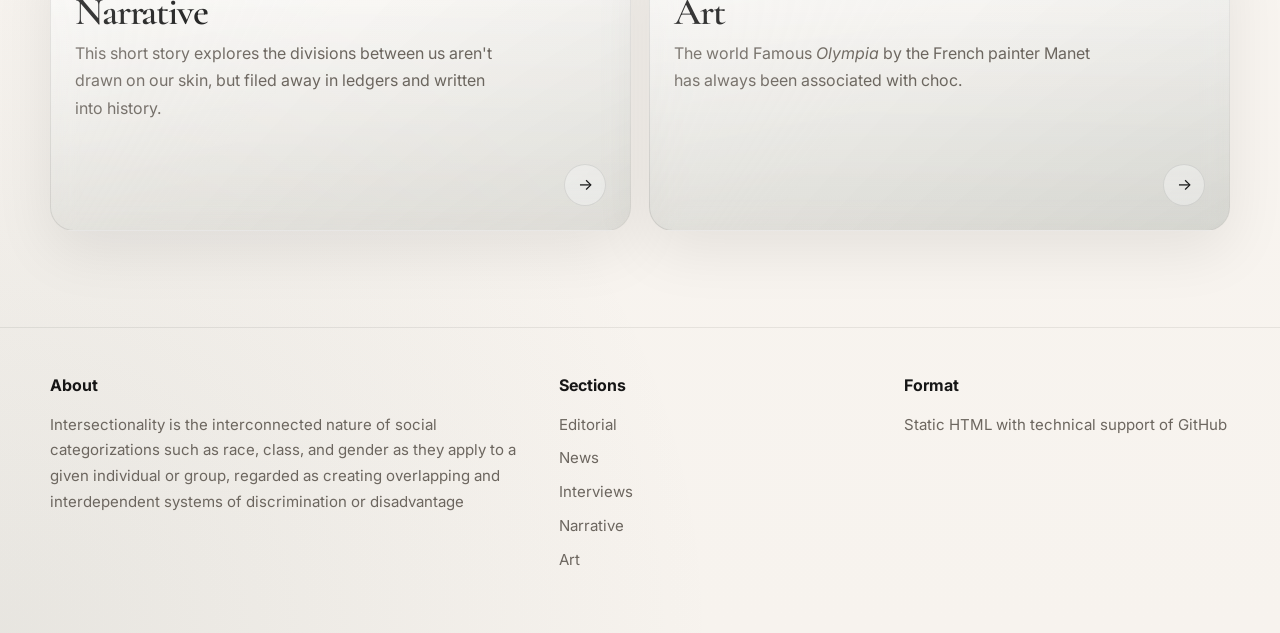
==== commit a1c04f9b: "Update index.html" ====
--- a/index.html
+++ b/index.html
@@ -37,7 +37,7 @@
         <div class="hero-copy fade">
           <div class="eyebrow">Student magazine • special Edition</div>
           <h1 class="display hero-title">Intersectionality</h1>
-          <p class="hero-subtitle"> A intersectionality for Critical Rce Theory</p>
+          <p class="hero-subtitle"> Intersectionality is the interconnected nature of social categorizations such as race, class, and gender as they apply to a given individual or group, regarded as creating overlapping and interdependent systems of discrimination or disadvantage</p>
           <div class="hero-meta">
           </div>
         </div>
@@ -91,8 +91,8 @@
 <footer class="footer">
   <div class="container footer-grid">
     <div>
-      <h4>About this issue</h4>
-      <p></p>
+      <h4>About</h4>
+      <p>Intersectionality is the interconnected nature of social categorizations such as race, class, and gender as they apply to a given individual or group, regarded as creating overlapping and interdependent systems of discrimination or disadvantage</p>
     </div>
     <div>
       <h4>Sections</h4>
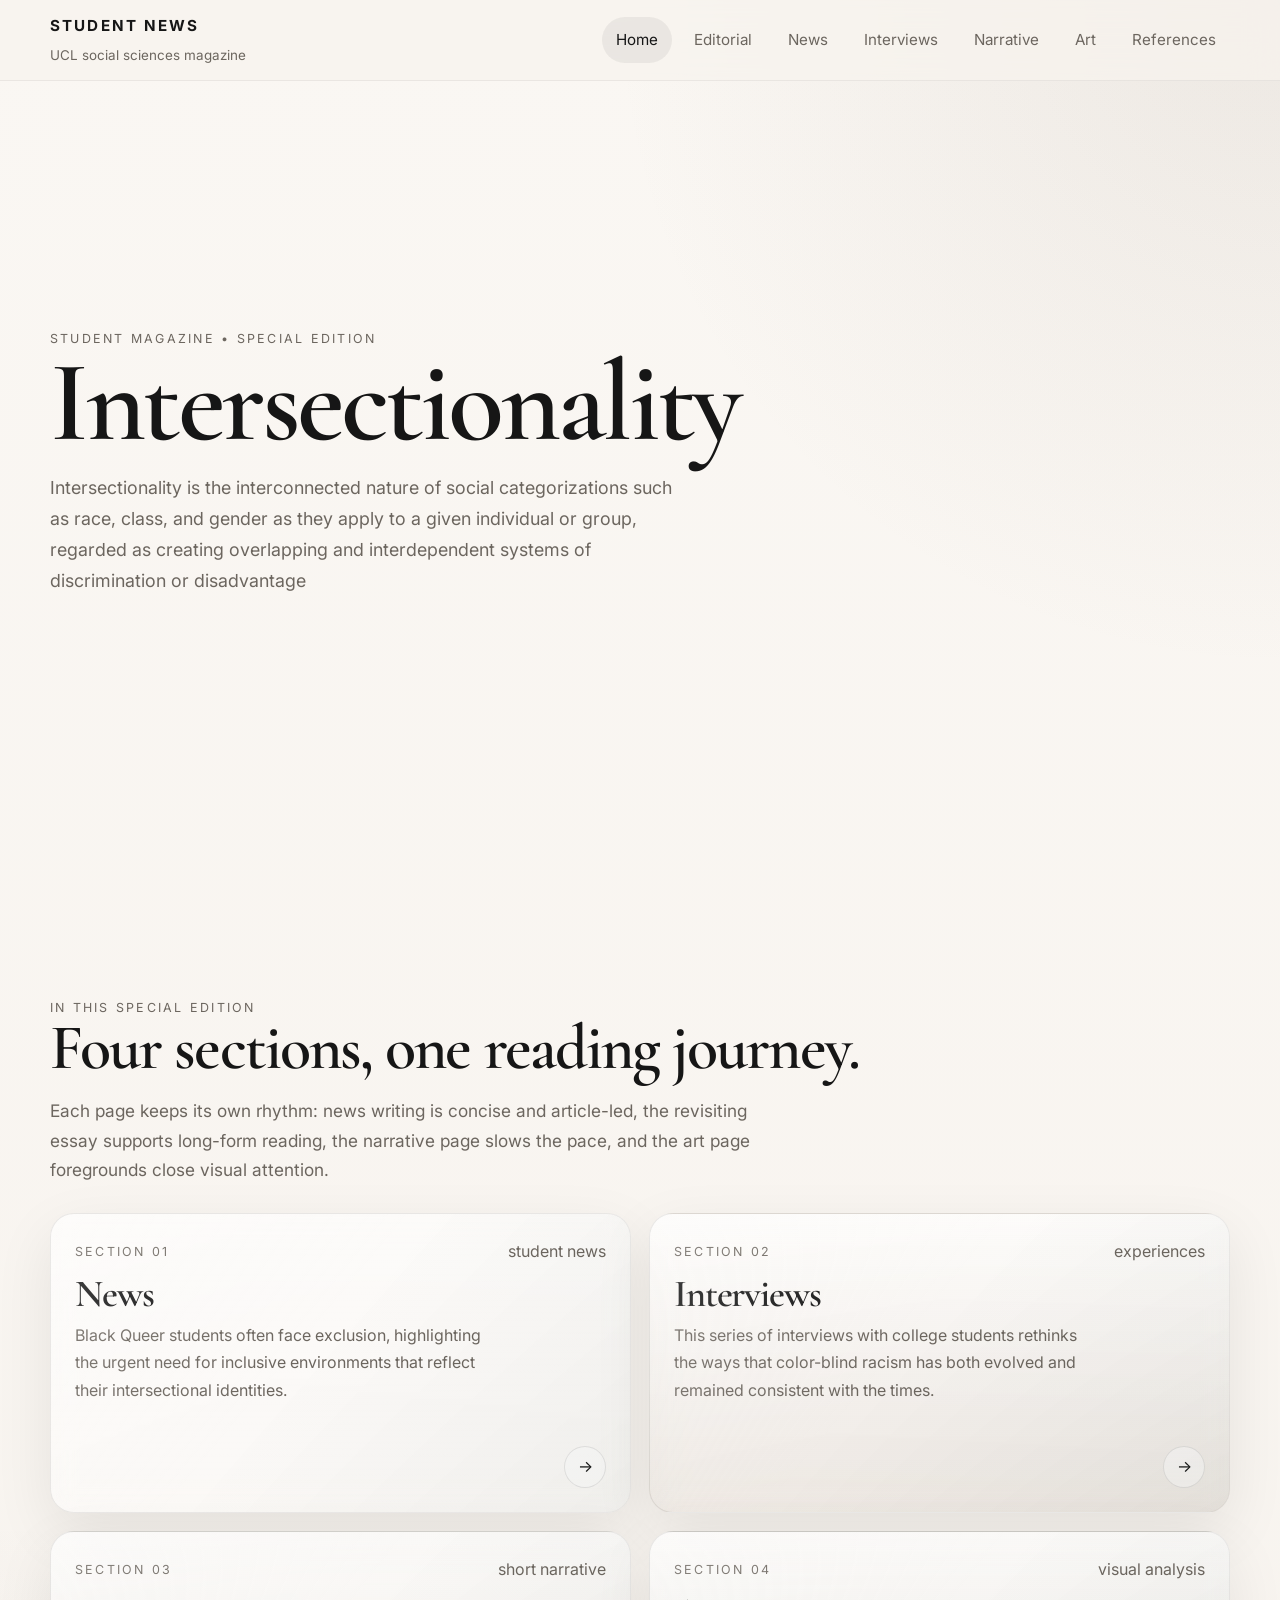
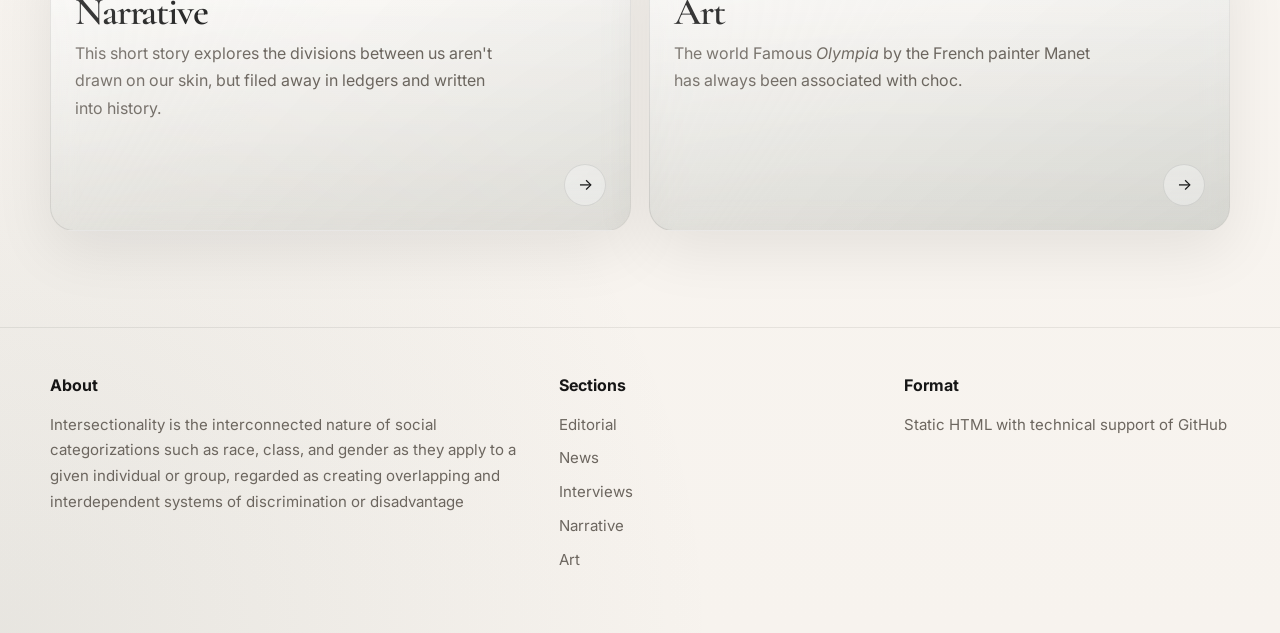
==== commit cb67751a: "Update index.html" ====
--- a/index.html
+++ b/index.html
@@ -46,7 +46,7 @@
 
     <section class="section">
       <div class="container">
-        <div class="eyebrow">In this issue</div>
+        <div class="eyebrow">In this special edition</div>
         <h2 class="display section-title">Four sections, one reading journey.</h2>
         <p class="lead">Each page keeps its own rhythm: news writing is concise and article-led, the revisiting essay supports long-form reading, the narrative page slows the pace, and the art page foregrounds close visual attention.</p>
 
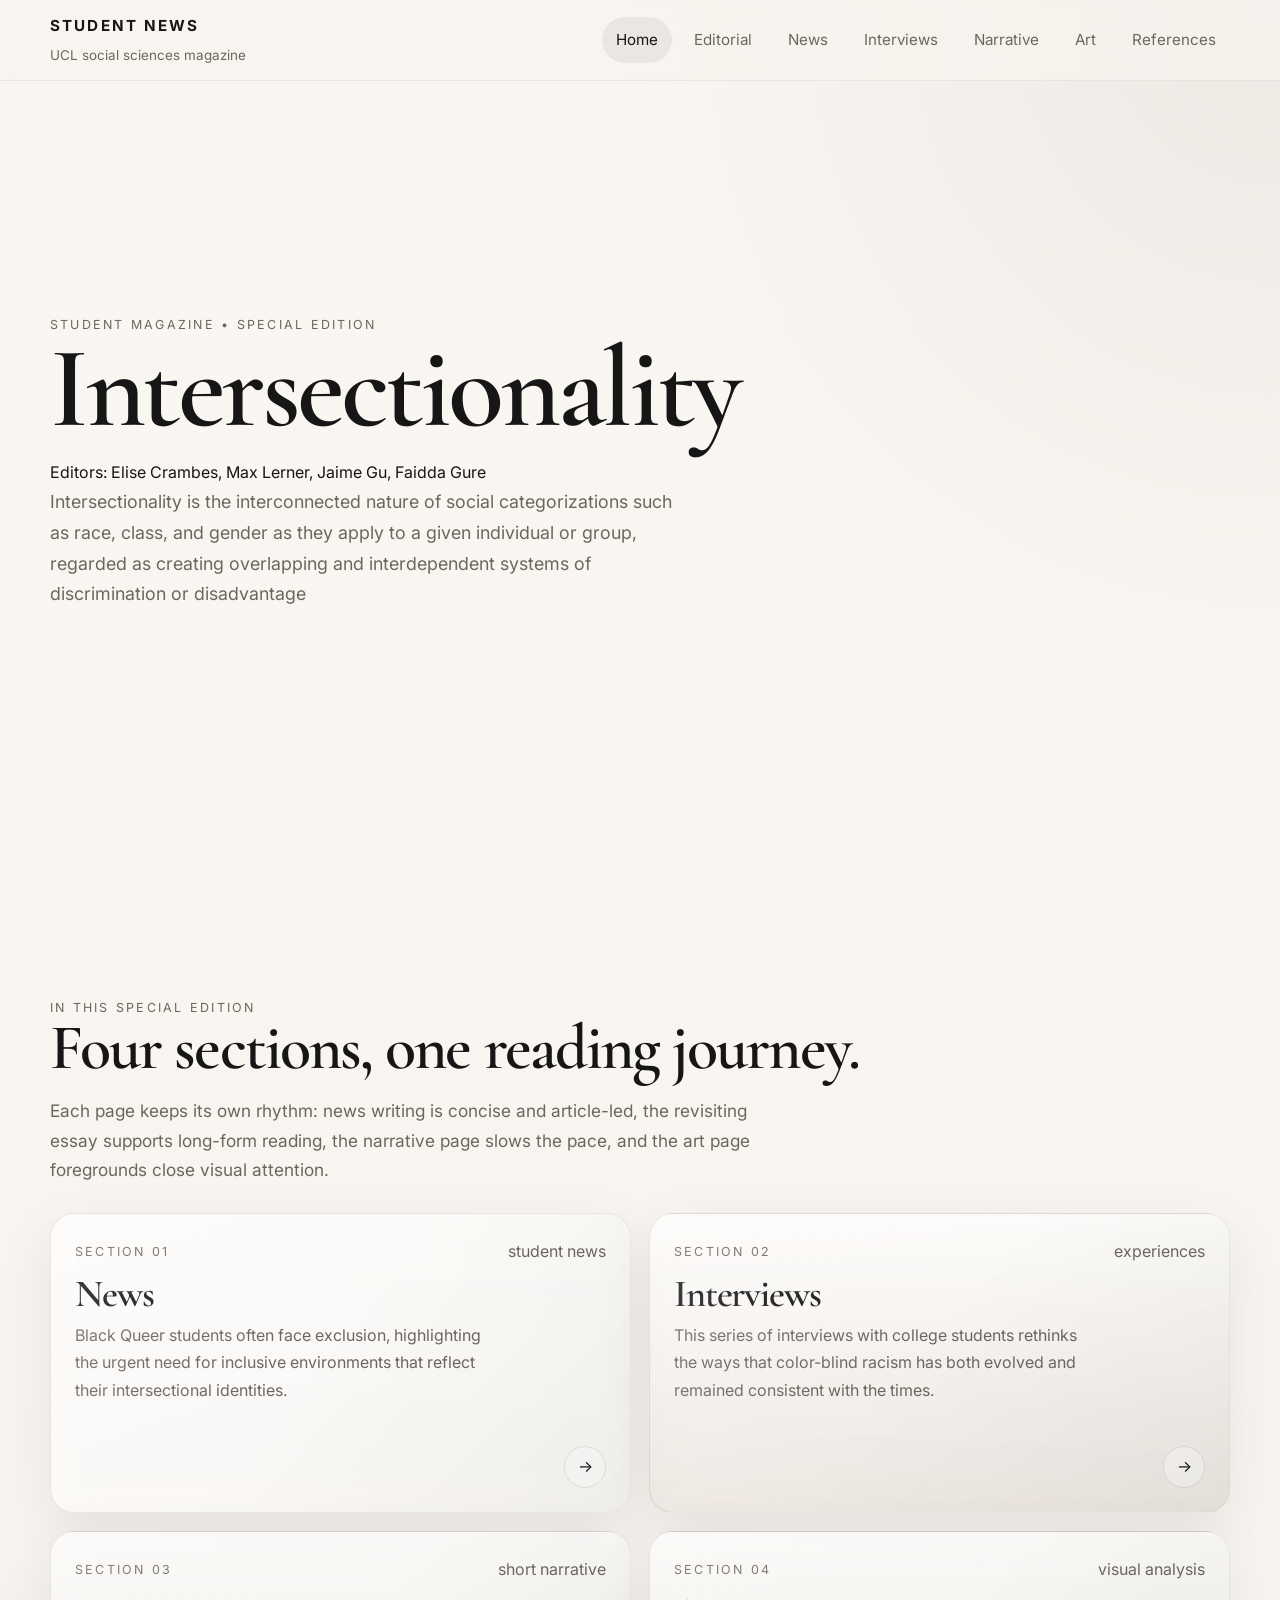
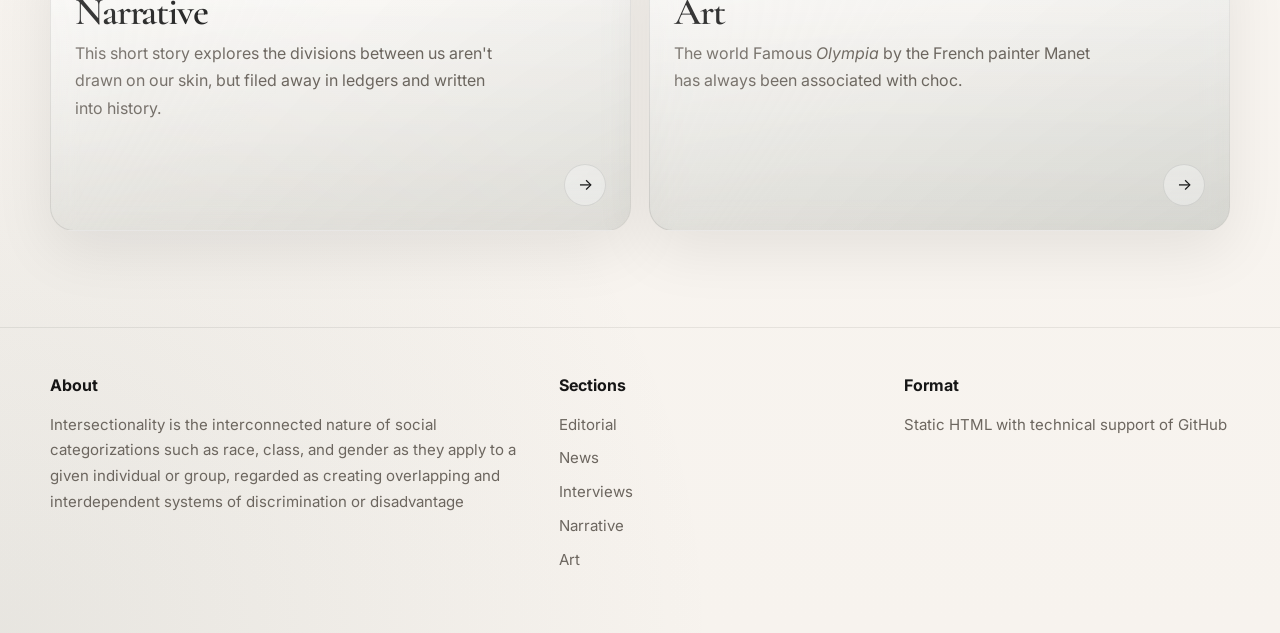
==== commit d54deec7: "Update index.html" ====
--- a/index.html
+++ b/index.html
@@ -37,6 +37,9 @@
         <div class="hero-copy fade">
           <div class="eyebrow">Student magazine • special Edition</div>
           <h1 class="display hero-title">Intersectionality</h1>
+          <div class="editor-name">
+            Editors: Elise Crambes, Max Lerner, Jaime Gu, Faidda Gure
+          </div>
           <p class="hero-subtitle"> Intersectionality is the interconnected nature of social categorizations such as race, class, and gender as they apply to a given individual or group, regarded as creating overlapping and interdependent systems of discrimination or disadvantage</p>
           <div class="hero-meta">
           </div>
